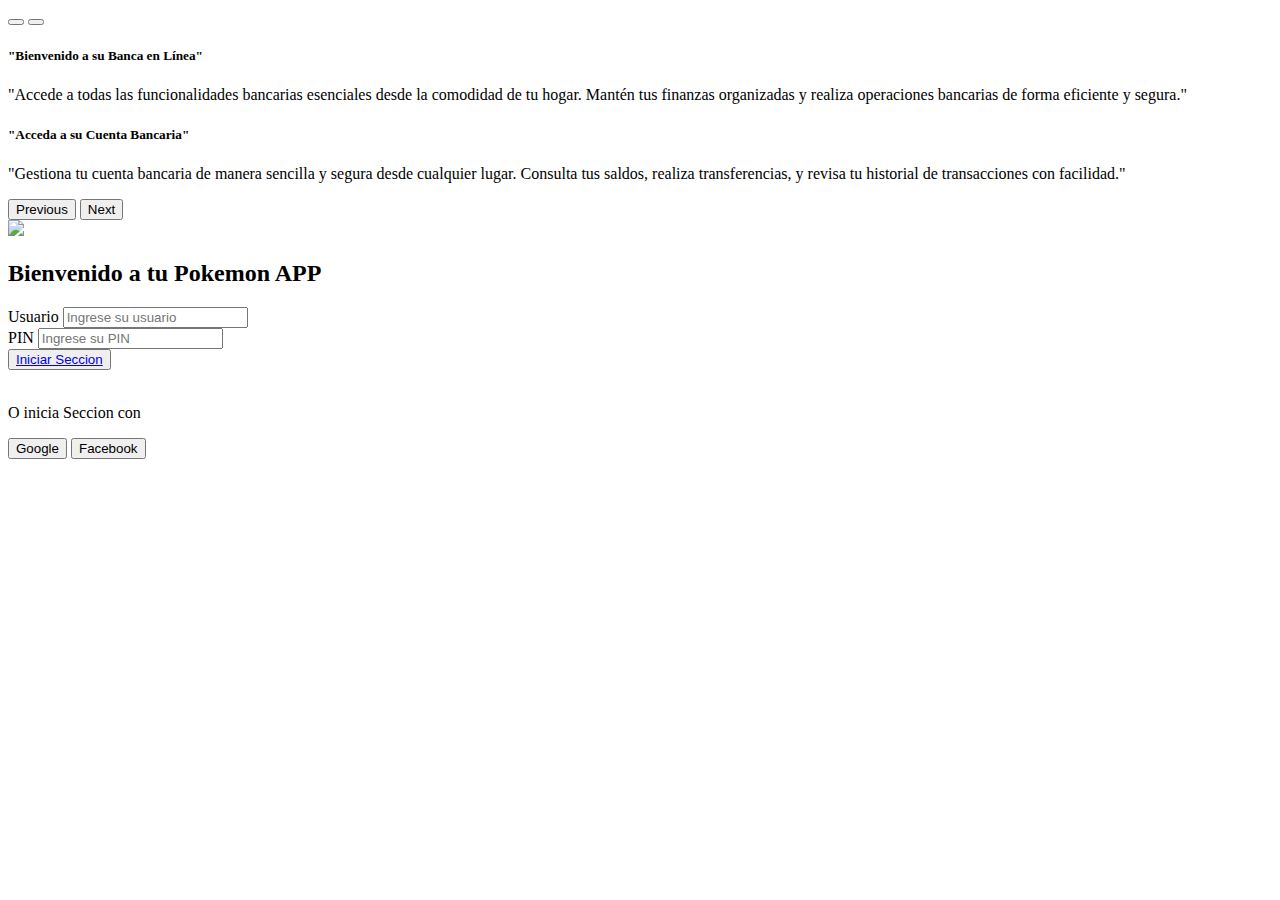
==== PokemonBanck/index.html @ d8f3463d "Add files via upload" ====
<!DOCTYPE html>
<html lang="es">
  <head>
    <meta charset="UTF-8" />
    <meta name="viewport" content="width=device-width, initial-scale=1.0" />
    <title>Document</title>
    <link rel="stylesheet" href="/CSS/style.css" />
    <link rel="stylesheet" href="bootstrap/css/bootstrap.min.css" />   <!-- -->
  </head>
  <body class="bg-dark">

    <section><!--Usaremos la rejillas de bootrap (col-lg-7) y(col-lg-5) sumando en total 12 rejillas--> 

      <div class="row g-0"> <!--Esto es necesario ya que por defecto habia un scroll bard-->
        <div class="col-lg-7 d-none d-lg-block"> 

          <div id="carouselExampleCaptions" class="carousel slide" data-bs-ride="carousel">
            <div class="carousel-indicators">
              <button type="button" data-bs-target="#carouselExampleCaptions" data-bs-slide-to="0" class="active" aria-current="true" aria-label="Slide 1"></button>
              <button type="button" data-bs-target="#carouselExampleCaptions" data-bs-slide-to="1" aria-label="Slide 2"></button>
            </div>
            <div class="carousel-inner">
              <div class="carousel-item img-1 min-vh-100 active">
               
                <div class="carousel-caption d-none d-md-block">
                  <h5>"Bienvenido a su Banca en Línea"</h5>
                  <p>"Accede a todas las funcionalidades bancarias esenciales desde la comodidad de tu hogar. Mantén tus finanzas organizadas y realiza operaciones bancarias de forma eficiente y segura."</p>
                </div>
              </div>
              <div class="carousel-item img-2 min-vh-100 active">
                
                <div class="carousel-caption d-none d-md-block">
                  <h5>"Acceda a su Cuenta Bancaria"</h5>
                  <p>"Gestiona tu cuenta bancaria de manera sencilla y segura desde cualquier lugar. Consulta tus saldos, realiza transferencias, y revisa tu historial de transacciones con facilidad."</p>
                </div>
              </div>

            </div>
            <button class="carousel-control-prev" type="button" data-bs-target="#carouselExampleCaptions" data-bs-slide="prev">
              <span class="carousel-control-prev-icon" aria-hidden="true"></span>
              <span class="visually-hidden">Previous</span>
            </button>
            <button class="carousel-control-next" type="button" data-bs-target="#carouselExampleCaptions" data-bs-slide="next">
              <span class="carousel-control-next-icon" aria-hidden="true"></span>
              <span class="visually-hidden">Next</span>
            </button>
          </div>

        </div>
    
        <div class="col-lg-5 text-light"><!--Con text-light cambiamos el color de la fuente de todo el div--> 
      
          <div class="px-lg-4 pt-lg-3 pb-lg-2 p-3"><!--La clase px-lg-5 sirve para que tenga un padding alos lados asi como los demas -->
            <img src="Imajenes/pokemon-23.svg" class="img-fluid">
          </div>

          <div class="px-lg-4 py-lg-3 w-100 ">
            <h2 class="font-weight-bold mb-3">Bienvenido a tu Pokemon APP </h1><!--font-weight-bold= Poner en bold el texto mb-4=sive para tener un margen inferior-->

            <form class="mb-0"> <!--Aui empieza em formulario descargado Boostrap-->
              <div class="mb-2">

                <label for="exampleInputEmail1" class="form-label font-weight-bold">Usuario</label>
                <input type="email" class="form-control borde-0" placeholder="Ingrese su usuario" id="exampleInputEmail1" aria-describedby="emailHelp">
                <div id="emailHelp" class="form-text"></div>

              </div>
              <div class="mb-2">

                <label for="exampleInputPassword1" class="form-label font-weight-bold">PIN</label>
                <input type="password" class="form-control borde-0" placeholder="Ingrese su PIN" id="exampleInputPassword1">

              </div>

              </div>
              <button type="submit" class="btn btn-primary w-100 text-light"><a href="/Paginas/Principal.html">Iniciar Seccion</a></button>
            </form>
            <br>
            <br>
            <p class="font-weight-bold text-center text-light">O inicia Seccion con</p>

            <div class="d-flex justify-content-around"> <!--d-flex justify-content-around son parte de bosstrap y ayudan a tener dos filas en los botones-->

            <button type="submit" class="btn btn-outline-light flex-grow-1 mr-2">Google</button>
            <button type="submit" class="btn btn-outline-light flex-grow-1 ml-2">Facebook</button>

            </div>

          </div>
        </div>

      </div>

    </section>


    <script src="bootstrap/js/bootstrap.min.js"></script>
  </body>
</html>
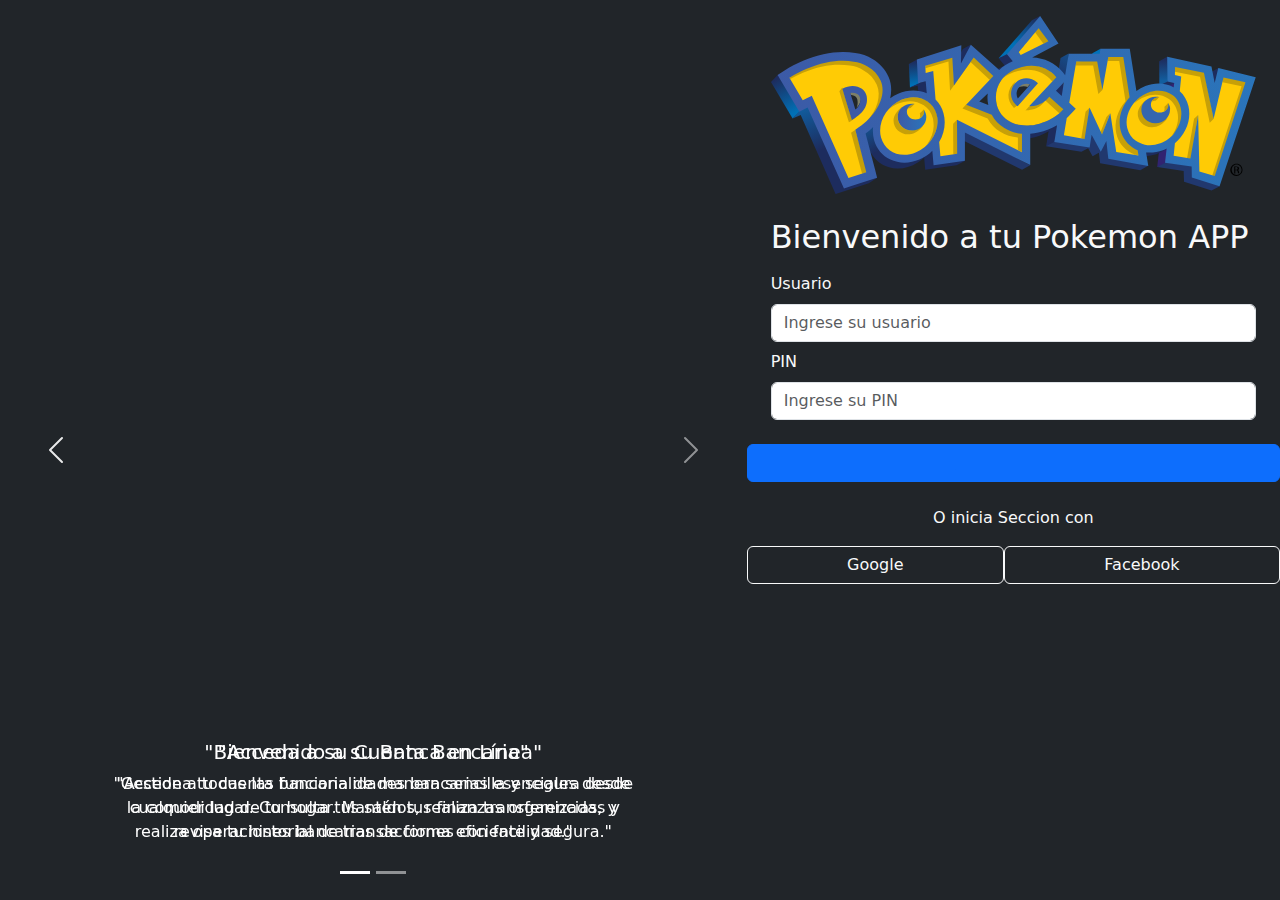
==== commit 3ffed00d: "Update index.html" ====
--- a/PokemonBanck/index.html
+++ b/PokemonBanck/index.html
@@ -5,7 +5,7 @@
     <meta name="viewport" content="width=device-width, initial-scale=1.0" />
     <title>Document</title>
     <link rel="stylesheet" href="/CSS/style.css" />
-    <link rel="stylesheet" href="bootstrap/css/bootstrap.min.css" />   <!-- -->
+    <link rel="stylesheet" href="bootstrap/css/bootstrap.min.css" />
   </head>
   <body class="bg-dark">
 
